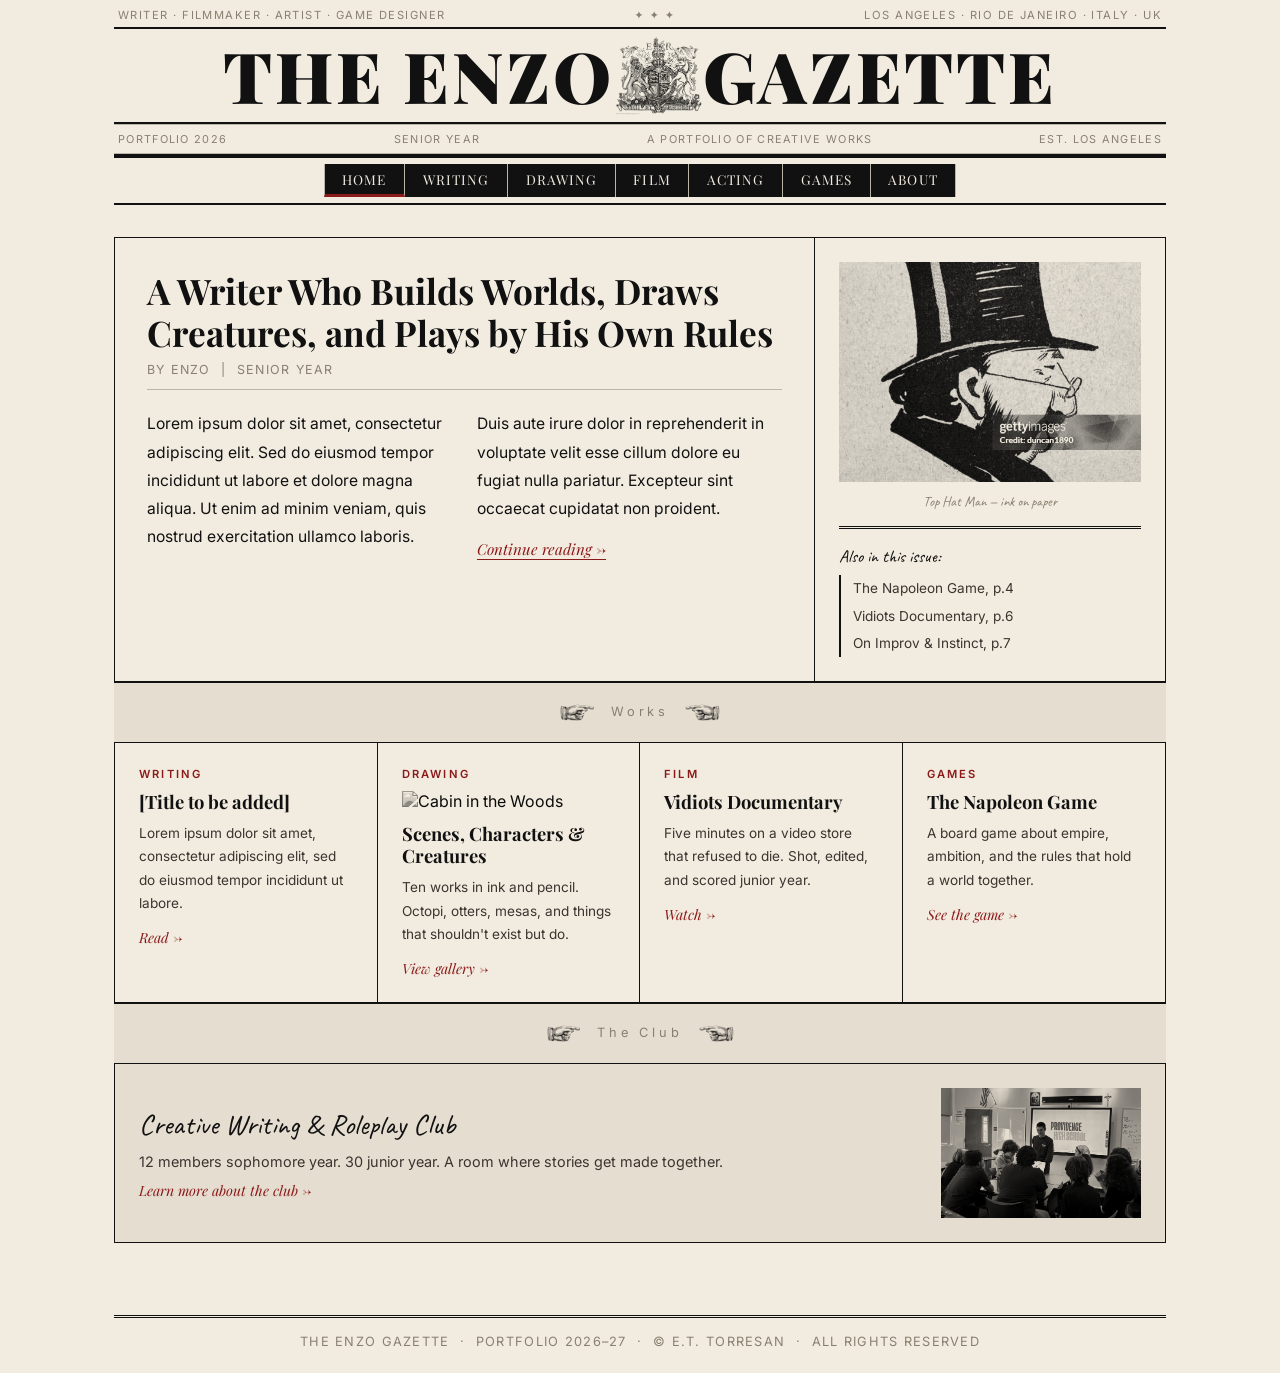
==== index.html @ 315db7a4 "first commit lets move this online, this is the first version" ====
<!DOCTYPE html>
<html lang="en">
<head>
  <meta charset="UTF-8" />
  <meta name="viewport" content="width=device-width, initial-scale=1.0" />
  <title>Enzo — Creative Portfolio</title>
  <link rel="stylesheet" href="style.css" />
  <link href="https://fonts.googleapis.com/css2?family=Playfair+Display:ital,wght@0,700;0,900;1,700&family=Inter:wght@400;500&family=Caveat:wght@600&display=swap" rel="stylesheet" />
</head>
<body>

  <header class="masthead">

    <div class="masthead-motto-bar">
      <span>Writer · Filmmaker · Artist · Game Designer</span>
      <span>✦ ✦ ✦</span>
      <span>Los Angeles · Rio de Janeiro · Italy · UK</span>
    </div>

    <div class="masthead-border"></div>

    <a href="index.html" class="masthead-title-link">
      <div class="masthead-title-row">
        <span class="masthead-half">THE ENZO</span>
        <div class="masthead-crest">
          <img src="assets/coatarms.jpeg" alt="Coat of Arms" />
        </div>
        <span class="masthead-half">GAZETTE</span>
      </div>
    </a>

    <div class="masthead-border"></div>

    <div class="masthead-info-bar">
      <span>Portfolio 2026</span>
      <span>Senior Year</span>
      <span>A Portfolio of Creative Works</span>
      <span>Est. Los Angeles</span>
    </div>

    <div class="masthead-border thick"></div>

    <nav class="broadsheet-nav">
      <a href="index.html" class="nav-active">Home</a>
      <a href="writing.html">Writing</a>
      <a href="drawing.html">Drawing</a>
      <a href="film.html">Film</a>
      <a href="acting.html">Acting</a>
      <a href="board-games.html">Games</a>
      <a href="about.html">About</a>
    </nav>
    <div class="masthead-border"></div>
  </header>

  <main class="broadsheet-main">

    <div class="broadsheet-grid">

      <article class="col-wide hero-article">
        <h2 class="article-headline">A Writer Who Builds Worlds, Draws Creatures, and Plays by His Own Rules</h2>
        <div class="article-byline">By Enzo &nbsp;|&nbsp; Senior Year</div>
        <div class="article-body">
          <p>Lorem ipsum dolor sit amet, consectetur adipiscing elit. Sed do eiusmod tempor incididunt ut labore et dolore magna aliqua. Ut enim ad minim veniam, quis nostrud exercitation ullamco laboris.</p>
          <p>Duis aute irure dolor in reprehenderit in voluptate velit esse cillum dolore eu fugiat nulla pariatur. Excepteur sint occaecat cupidatat non proident.</p>
          <a href="writing.html" class="read-more">Continue reading →</a>
        </div>
      </article>

      <aside class="col-narrow hero-image-col">
        <figure>
          <img src="assets/tophat-tempimage.jpg" alt="Top Hat" />
          <figcaption>Top Hat Man — ink on paper</figcaption>
        </figure>
        <div class="sidebar-rule"></div>
        <div class="sidebar-note">
          <span class="handwritten">Also in this issue:</span>
          <ul>
            <li>The Napoleon Game, p.4</li>
            <li>Vidiots Documentary, p.6</li>
            <li>On Improv &amp; Instinct, p.7</li>
          </ul>
        </div>
      </aside>

    </div>

    <div class="section-rule">
      <img src="assets/point.jpg" alt="" class="section-rule-finger" />
      Works
      <img src="assets/point.jpg" alt="" class="section-rule-finger section-rule-finger-flip" />
    </div>

    <div class="broadsheet-columns">

      <article class="column-article">
        <div class="col-label">Writing</div>
        <h3>[Title to be added]</h3>
        <p>Lorem ipsum dolor sit amet, consectetur adipiscing elit, sed do eiusmod tempor incididunt ut labore.</p>
        <a href="writing.html" class="col-link">Read →</a>
      </article>

      <article class="column-article">
        <div class="col-label">Drawing</div>
        <img src="assets/cabininthewoods.jpg" alt="Cabin in the Woods" class="col-img" />
        <h3>Scenes, Characters &amp; Creatures</h3>
        <p>Ten works in ink and pencil. Octopi, otters, mesas, and things that shouldn't exist but do.</p>
        <a href="drawing.html" class="col-link">View gallery →</a>
      </article>

      <article class="column-article">
        <div class="col-label">Film</div>
        <h3>Vidiots Documentary</h3>
        <p>Five minutes on a video store that refused to die. Shot, edited, and scored junior year.</p>
        <a href="film.html" class="col-link">Watch →</a>
      </article>

      <article class="column-article">
        <div class="col-label">Games</div>
        <h3>The Napoleon Game</h3>
        <p>A board game about empire, ambition, and the rules that hold a world together.</p>
        <a href="board-games.html" class="col-link">See the game →</a>
      </article>

    </div>

    <div class="section-rule">
      <img src="assets/point.jpg" alt="" class="section-rule-finger" />
      The Club
      <img src="assets/point.jpg" alt="" class="section-rule-finger section-rule-finger-flip" />
    </div>

    <div class="club-strip">
      <div class="club-text">
        <span class="handwritten large">Creative Writing &amp; Roleplay Club</span>
        <p>12 members sophomore year. 30 junior year. A room where stories get made together.</p>
        <a href="about.html#club" class="col-link" style="display:inline-block; margin-top:0.5rem;">Learn more about the club →</a>
      </div>
      <img src="assets/2026club.jpg" alt="Club session at Providence High School" class="club-img" />
    </div>

  </main>

  <footer class="broadsheet-footer">
    <div class="footer-rule"></div>
    <p>The Enzo Gazette &nbsp;·&nbsp; Portfolio 2026–27 &nbsp;·&nbsp; © E.T. Torresan &nbsp;·&nbsp; All rights reserved</p>
  </footer>

</body>
</html>
---- style.css ----
/* ============================================
   V2 — THE BROADSHEET
   Editorial newspaper grid
   Structured, typographic, bold masthead
   Monochrome with sepia warmth
   ============================================ */

*, *::before, *::after { box-sizing: border-box; margin: 0; padding: 0; }

:root {
  --paper: #f2ece0;
  --paper-mid: #e5ddd0;
  --ink: #111;
  --ink-mid: #3a3530;
  --ink-faint: #888070;
  --rule: #bbb5a8;
  --red: #8b1a1a;
}

body {
  background: var(--paper);
  color: var(--ink);
  font-family: 'Inter', system-ui, sans-serif;
  max-width: 1100px;
  margin: 0 auto;
  padding: 0 1.5rem;
}

/* ---- MASTHEAD ---- */
.masthead {
  padding: 0.5rem 0 0;
  text-align: center;
}

.masthead-motto-bar {
  display: flex;
  justify-content: space-between;
  align-items: center;
  font-size: 0.7rem;
  letter-spacing: 0.13em;
  text-transform: uppercase;
  color: var(--ink-faint);
  padding: 0 0.25rem 0.3rem;
}

.masthead-border {
  border-top: 2px solid var(--ink);
  margin: 0;
}

.masthead-border.thick {
  border-top: 4px solid var(--ink);
  margin: 0;
}

/* Split title with crest */
.masthead-title-link {
  text-decoration: none;
  color: inherit;
  display: block;
}

.masthead-title-link:hover .masthead-half {
  opacity: 0.7;
}

.masthead-title-row {
  display: flex;
  align-items: center;
  justify-content: center;
  gap: 0;
  padding: 0.1rem 0;
}

.masthead-half {
  font-family: 'Playfair Display', 'Times New Roman', serif;
  font-size: clamp(2rem, 5.5vw, 4.5rem);
  font-weight: 900;
  letter-spacing: 0.04em;
  line-height: 1;
  flex: 0 0 auto;
  white-space: nowrap;
}

.masthead-half:first-child { text-align: right; }
.masthead-half:last-child  { text-align: left; }

.masthead-crest {
  flex-shrink: 0;
  width: clamp(55px, 7vw, 90px);
  height: clamp(55px, 7vw, 90px);
  display: flex;
  align-items: center;
  justify-content: center;
}

.masthead-crest img {
  width: 100%;
  height: 100%;
  object-fit: contain;
  filter: grayscale(1) contrast(1.1);
  mix-blend-mode: multiply;
}

.masthead-info-bar {
  display: flex;
  justify-content: space-between;
  align-items: center;
  font-size: 0.68rem;
  letter-spacing: 0.12em;
  text-transform: uppercase;
  color: var(--ink-faint);
  padding: 0.45rem 0.25rem;
  border-top: 1px solid var(--rule);
  border-bottom: 1px solid var(--rule);
  margin: 0;
}

/* ---- NAV ---- */
.broadsheet-nav {
  display: flex;
  justify-content: center;
  gap: 0;
  flex-wrap: wrap;
  padding: 0.4rem 0;
}

.broadsheet-nav a {
  font-family: 'Playfair Display', serif;
  font-size: 0.85rem;
  letter-spacing: 0.08em;
  text-transform: uppercase;
  color: var(--paper);
  background: var(--ink);
  text-decoration: none;
  padding: 0.35rem 1.1rem;
  border-right: 1px solid var(--rule);
  transition: background 0.12s, color 0.12s;
}

.broadsheet-nav a:first-child { border-left: 1px solid var(--rule); }
.broadsheet-nav a:hover { background: var(--paper); color: var(--ink); }
.broadsheet-nav a.nav-active {
  background: var(--ink);
  color: var(--paper);
  border-bottom: 3px solid var(--red);
}

/* ---- MAIN GRID ---- */
.broadsheet-main {
  padding: 2rem 0 3rem;
}

.broadsheet-grid {
  display: grid;
  grid-template-columns: 2fr 1fr;
  gap: 0;
  border: 1.5px solid var(--ink);
  margin-bottom: 0;
}

.col-wide {
  padding: 2rem;
  border-right: 1.5px solid var(--ink);
}

.col-narrow {
  padding: 1.5rem;
}

/* ---- HERO ARTICLE ---- */
.article-headline {
  font-family: 'Playfair Display', serif;
  font-size: clamp(1.4rem, 3vw, 2.2rem);
  font-weight: 700;
  line-height: 1.2;
  margin-bottom: 0.5rem;
}

.article-byline {
  font-size: 0.78rem;
  letter-spacing: 0.1em;
  text-transform: uppercase;
  color: var(--ink-faint);
  margin-bottom: 1.25rem;
  padding-bottom: 0.75rem;
  border-bottom: 1px solid var(--rule);
}

.article-body {
  column-count: 2;
  column-gap: 1.5rem;
  column-fill: balance;
  margin-top: 0;
}

.article-body p {
  font-size: 0.98rem;
  line-height: 1.8;
  margin-bottom: 1rem;
}

.read-more {
  font-family: 'Playfair Display', serif;
  font-style: italic;
  font-size: 0.95rem;
  color: var(--red);
  text-decoration: none;
  border-bottom: 1px solid var(--red);
}

.read-more:hover { opacity: 0.7; }

/* ---- SIDEBAR ---- */
.hero-image-col figure {
  margin-bottom: 1rem;
}

.hero-image-col img,
.col-narrow figure img {
  width: 100%;
  max-height: 220px;
  object-fit: cover;
  filter: grayscale(1) contrast(1.05);
  mix-blend-mode: multiply;
}

.hero-image-col figcaption {
  font-family: 'Caveat', cursive;
  font-size: 0.9rem;
  color: var(--ink-faint);
  margin-top: 0.4rem;
  text-align: center;
}

.sidebar-rule {
  border-top: 3px double var(--ink);
  margin: 1rem 0;
}

.sidebar-note .handwritten {
  font-family: 'Caveat', cursive;
  font-size: 1.1rem;
  display: block;
  margin-bottom: 0.5rem;
}

.sidebar-note ul {
  list-style: none;
  font-size: 0.85rem;
  line-height: 2;
  color: var(--ink-mid);
  border-left: 2px solid var(--ink);
  padding-left: 0.75rem;
}

.section-rule-finger {
  height: 1.2rem;
  width: auto;
  vertical-align: middle;
  margin-right: 0.5rem;
  filter: grayscale(1) contrast(1.1);
  mix-blend-mode: multiply;
}

.section-rule-finger-flip {
  transform: scaleX(-1);
  margin-right: 0;
  margin-left: 0.5rem;
}

/* ---- SECTION RULE ---- */
.section-rule {
  text-align: center;
  font-size: 0.8rem;
  letter-spacing: 0.3em;
  color: var(--ink-faint);
  padding: 1.25rem 0;
  border-top: 1.5px solid var(--ink);
  border-bottom: 1.5px solid var(--ink);
  margin: 0;
  background: var(--paper-mid);
}

/* ---- BROADSHEET COLUMNS ---- */
.broadsheet-columns {
  display: grid;
  grid-template-columns: repeat(4, 1fr);
  border-left: 1.5px solid var(--ink);
  border-right: 1.5px solid var(--ink);
  border-bottom: 1.5px solid var(--ink);
}

.column-article {
  padding: 1.5rem;
  border-right: 1.5px solid var(--ink);
}

.column-article:last-child { border-right: none; }

.col-label {
  font-size: 0.7rem;
  letter-spacing: 0.2em;
  text-transform: uppercase;
  color: var(--red);
  margin-bottom: 0.6rem;
  font-weight: 600;
}

.column-article h3 {
  font-family: 'Playfair Display', serif;
  font-size: 1.15rem;
  font-weight: 700;
  margin-bottom: 0.6rem;
  line-height: 1.2;
}

.column-article p {
  font-size: 0.85rem;
  line-height: 1.7;
  color: var(--ink-mid);
  margin-bottom: 0.75rem;
}

.col-img {
  width: 100%;
  height: 110px;
  object-fit: cover;
  filter: grayscale(1) contrast(1.05);
  mix-blend-mode: multiply;
  margin-bottom: 0.75rem;
}

.col-link {
  font-family: 'Playfair Display', serif;
  font-style: italic;
  font-size: 0.88rem;
  color: var(--red);
  text-decoration: none;
}

.col-link:hover { text-decoration: underline; }

/* ---- CLUB STRIP ---- */
.club-strip {
  display: flex;
  align-items: center;
  gap: 2rem;
  padding: 1.5rem 1.5rem;
  border-left: 1.5px solid var(--ink);
  border-right: 1.5px solid var(--ink);
  border-bottom: 1.5px solid var(--ink);
  background: var(--paper-mid);
}

.club-text {
  flex: 1;
}

.handwritten { font-family: 'Caveat', cursive; }
.handwritten.large { font-size: 1.8rem; display: block; margin-bottom: 0.4rem; }

.club-text p {
  font-size: 0.9rem;
  color: var(--ink-mid);
  line-height: 1.6;
}

.club-img {
  width: 200px;
  height: 130px;
  object-fit: cover;
  filter: grayscale(1) contrast(1.1);
  mix-blend-mode: multiply;
  flex-shrink: 0;
}

/* ---- FOOTER ---- */
.broadsheet-footer {
  padding: 1.5rem 0;
  text-align: center;
}

.footer-rule {
  border-top: 3px double var(--ink);
  margin-bottom: 1rem;
}

.broadsheet-footer p {
  font-size: 0.8rem;
  letter-spacing: 0.1em;
  text-transform: uppercase;
  color: var(--ink-faint);
}

/* ---- WRITING PAGE ---- */
.writing-page-header {
  padding: 1.5rem 1.5rem 1rem;
  border-left: 1.5px solid var(--ink);
  border-right: 1.5px solid var(--ink);
  border-bottom: 1.5px solid var(--ink);
  background: var(--paper-mid);
}

.writing-page-title {
  font-family: 'Playfair Display', serif;
  font-size: clamp(1.5rem, 4vw, 2.5rem);
  font-weight: 900;
  margin: 0.3rem 0;
}

.writing-page-sub {
  font-family: 'Playfair Display', serif;
  font-style: italic;
  font-size: 0.95rem;
  color: var(--ink-faint);
}

.writing-grid { margin-top: 0; }

.broadsheet-piece { margin-bottom: 1.5rem; }

.piece-header-row {
  margin-bottom: 0.25rem;
}

.piece-header-block {
  display: flex;
  align-items: center;
  justify-content: space-between;
  gap: 1rem;
  margin-bottom: 0.5rem;
}

.piece-header-text {
  flex: 1;
}

.piece-header-text .col-label {
  margin-bottom: 0.25rem;
}

.piece-header-text .piece-headline {
  margin-bottom: 0;
}

.piece-title-row {
  display: flex;
  align-items: center;
  justify-content: space-between;
  gap: 1rem;
  margin-bottom: 0.5rem;
}

.piece-title-row .piece-headline {
  margin-bottom: 0;
  flex: 1;
}

.piece-headline {
  font-family: 'Playfair Display', serif;
  font-size: 1.6rem;
  font-weight: 700;
  margin-bottom: 1rem;
  line-height: 1.2;
}

.broadsheet-rule {
  border-top: 1px solid var(--rule);
  margin: 1.5rem 0;
}

.piece-thumb {
  width: 110px;
  height: 80px;
  flex-shrink: 0;
  margin-left: 1rem;
  background: var(--paper-mid);
  border: 1.5px dashed var(--rule);
  display: flex;
  align-items: center;
  justify-content: center;
  text-align: center;
  color: var(--ink-faint);
}

.piece-thumb-img {
  background: transparent;
  border: none;
}

.script-format .script-direction {
  font-size: 0.8rem;
  letter-spacing: 0.1em;
  text-transform: uppercase;
  color: var(--ink-faint);
  margin-bottom: 0.5rem;
}

.script-format .script-character {
  font-weight: 700;
  text-align: center;
  margin: 0.75rem 0 0.25rem;
  letter-spacing: 0.1em;
}

.script-format .script-line {
  margin-left: 15%;
  margin-right: 15%;
}

.full-width-piece {
  padding: 1.5rem;
  border-left: 1.5px solid var(--ink);
  border-right: 1.5px solid var(--ink);
  border-bottom: 1.5px solid var(--ink);
}

/* ---- CONTACT STRIP ---- */
.contact-strip {
  display: flex;
  align-items: center;
  justify-content: space-between;
  padding: 1.5rem 2rem;
  border-left: 1.5px solid var(--ink);
  border-right: 1.5px solid var(--ink);
  border-bottom: 1.5px solid var(--ink);
  background: var(--paper-mid);
}

.contact-btn {
  font-family: 'Playfair Display', serif;
  font-style: italic;
  font-size: 1rem;
  color: var(--paper);
  background: var(--ink);
  text-decoration: none;
  padding: 0.6rem 1.6rem;
  border: 1.5px solid var(--ink);
  transition: background 0.12s, color 0.12s;
}

.contact-btn:hover {
  background: var(--paper);
  color: var(--ink);
}

/* ---- CLUB SECTION (about page) ---- */
.club-section {
  border-left: 1.5px solid var(--ink);
  border-right: 1.5px solid var(--ink);
  border-bottom: 1.5px solid var(--ink);
}

.club-masthead {
  padding: 1.2rem 1.5rem 1rem;
  border-bottom: 1.5px solid var(--ink);
  background: var(--paper-mid);
}

.club-columns {
  display: grid;
  grid-template-columns: repeat(3, 1fr);
}

.club-col {
  padding: 1.5rem;
  border-right: 1.5px solid var(--ink);
  font-size: 0.88rem;
  line-height: 1.8;
  color: var(--ink-mid);
}

.club-col:last-child { border-right: none; }

.club-col p { margin-bottom: 0.9rem; }

.club-figure { margin-bottom: 1rem; }

.club-fig-caption {
  font-family: 'Caveat', cursive;
  font-size: 0.85rem;
  color: var(--ink-faint);
  margin-top: 0.3rem;
}


.drawing-gallery {
  border-left: 1.5px solid var(--ink);
  border-right: 1.5px solid var(--ink);
  border-bottom: 1.5px solid var(--ink);
}

.gallery-row {
  display: grid;
  gap: 0;
  border-bottom: 1.5px solid var(--ink);
}

.gallery-row:last-child { border-bottom: none; }

.gallery-row-featured {
  grid-template-columns: 1.5fr 1fr;
}

.gallery-col-pair {
  display: grid;
  grid-template-rows: 1fr 1fr;
  border-left: 1.5px solid var(--ink);
}

.gallery-col-pair .gallery-item { border-bottom: 1.5px solid var(--ink); }
.gallery-col-pair .gallery-item:last-child { border-bottom: none; }

.gallery-row-four {
  grid-template-columns: repeat(4, 1fr);
}

.gallery-row-three {
  grid-template-columns: repeat(3, 1fr);
}

.gallery-item {
  padding: 1rem;
  border-right: 1.5px solid var(--ink);
}

.gallery-item:last-child { border-right: none; }

.gallery-item img {
  width: 100%;
  height: 200px;
  object-fit: cover;
  filter: grayscale(1) contrast(1.05);
  mix-blend-mode: multiply;
  display: block;
  margin-bottom: 0.6rem;
}

.gallery-item-large img { height: 300px; }

.gallery-title {
  font-family: 'Playfair Display', serif;
  font-size: 1rem;
  font-weight: 700;
  display: block;
}

.gallery-meta {
  font-size: 0.78rem;
  color: var(--ink-faint);
  letter-spacing: 0.06em;
  display: block;
  margin-top: 0.2rem;
}

/* ---- DRAWING HERO ---- */
.gallery-hero {
  display: block;
  padding: 1.5rem;
  border-bottom: 1.5px solid var(--ink);
  cursor: zoom-in;
}

.gallery-hero img {
  width: 100%;
  height: auto;
  max-height: none;
  object-fit: contain;
  filter: grayscale(1) contrast(1.05);
  mix-blend-mode: multiply;
  display: block;
  margin-bottom: 0.6rem;
}

.gallery-hero figcaption {
  text-align: center;
}

/* ---- CAROUSEL ---- */
.carousel-wrap {
  display: flex;
  align-items: stretch;
  gap: 0;
  border-bottom: 1.5px solid var(--ink);
  overflow: hidden;
}

.carousel-track-wrap {
  flex: 1;
  overflow: hidden;
  padding: 0;
}

.carousel-track {
  display: flex;
  gap: 0;
  transition: transform 0.35s ease;
}

.carousel-item {
  flex: 0 0 calc(33.333% - 0px);
  padding: 1rem;
  border-right: 1.5px solid var(--ink);
  cursor: zoom-in;
  background: var(--paper);
}

.carousel-item:last-child {
  border-right: none;
}

.carousel-item img {
  width: 100%;
  height: 200px;
  object-fit: contain;
  object-position: center;
  filter: grayscale(1) contrast(1.05);
  mix-blend-mode: multiply;
  display: block;
  margin-bottom: 0.6rem;
  background: var(--paper);
}

.carousel-btn {
  flex-shrink: 0;
  width: 42px;
  background: var(--paper-mid);
  border: none;
  border-right: 1.5px solid var(--ink);
  font-family: 'Playfair Display', serif;
  font-size: 1.6rem;
  color: var(--ink);
  cursor: pointer;
  transition: background 0.12s;
  display: flex;
  align-items: center;
  justify-content: center;
}

.carousel-next {
  border-right: none;
  border-left: 1.5px solid var(--ink);
}

.carousel-btn:hover { background: var(--ink); color: var(--paper); }

/* clickable gallery items */
.gallery-item { cursor: zoom-in; }

/* ---- LIGHTBOX ---- */
.lightbox {
  display: none;
  position: fixed;
  inset: 0;
  background: rgba(17, 17, 17, 0.92);
  z-index: 1000;
  align-items: center;
  justify-content: center;
  padding: 2rem;
}

.lightbox.lightbox-open {
  display: flex;
}

.lightbox-inner {
  position: relative;
  max-width: 90vw;
  max-height: 90vh;
  display: flex;
  flex-direction: column;
  align-items: center;
}

.lightbox-inner img {
  max-width: 100%;
  max-height: 80vh;
  object-fit: contain;
  display: block;
}

.lightbox-caption {
  margin-top: 1rem;
  text-align: center;
}

.lightbox-caption .gallery-title {
  color: var(--paper);
}

.lightbox-caption .gallery-meta {
  color: var(--paper-mid);
}

.lightbox-close {
  position: fixed;
  top: 1.25rem;
  right: 1.5rem;
  background: none;
  border: 1.5px solid var(--paper);
  color: var(--paper);
  font-size: 1rem;
  width: 2rem;
  height: 2rem;
  cursor: pointer;
  display: flex;
  align-items: center;
  justify-content: center;
  transition: background 0.12s;
}

.lightbox-close:hover { background: var(--paper); color: var(--ink); }

/* ---- FILM PAGE ---- */
.film-grid { }

.film-intro {
  display: flex;
  align-items: flex-start;
  gap: 2rem;
  padding: 1.5rem 1.5rem 0;
  border-left: 1.5px solid var(--ink);
  border-right: 1.5px solid var(--ink);
  border-bottom: 1.5px solid var(--ink);
}

.film-intro-text {
  flex: 1;
  padding-bottom: 1.5rem;
}

.film-intro-text p {
  font-size: 0.92rem;
  line-height: 1.8;
  color: var(--ink-mid);
  margin-bottom: 0.75rem;
}

.film-intro-photo {
  flex-shrink: 0;
  width: 180px;
  text-align: center;
}

.film-intro-photo img {
  width: 100%;
  filter: grayscale(1) contrast(1.05);
  mix-blend-mode: multiply;
  display: block;
  margin-bottom: 0.4rem;
}

.film-intro-photo figcaption {
  font-size: 0.85rem;
  color: var(--ink-faint);
}

.film-sidebar-photo img,
.col-narrow .film-sidebar-photo img {
  width: 100%;
  height: auto;
  max-height: none;
  object-fit: contain;
  filter: grayscale(1) contrast(1.05);
  mix-blend-mode: multiply;
  display: block;
}

.film-sidebar-photo {
  margin: 0;
}

.film-layout {
  display: flex;
  flex-direction: column;
  gap: 1rem;
  margin-top: 1rem;
}

.film-embed {
  width: 100%;
}

.film-embed iframe {
  width: 100%;
  aspect-ratio: 16 / 9;
  border: none;
  display: block;
}

.film-embed-inline { margin-bottom: 1rem; }

.video-placeholder {
  width: 100%;
  aspect-ratio: 16 / 9;
  background: var(--paper-mid);
  border: 1.5px dashed var(--rule);
  display: flex;
  flex-direction: column;
  align-items: center;
  justify-content: center;
  gap: 0.5rem;
  color: var(--ink-faint);
  font-size: 0.82rem;
  text-align: center;
}

.video-placeholder-sm {
  aspect-ratio: 4 / 3;
}

.film-description { }

.film-description p {
  font-size: 0.92rem;
  line-height: 1.8;
  margin-bottom: 0.75rem;
  color: var(--ink-mid);
}

.film-credits {
  font-size: 0.8rem;
  color: var(--ink-faint);
  margin-top: 1rem;
  line-height: 1.8;
}

/* ---- ACTING PAGE ---- */
.acting-col-wide .article-body {
  column-count: 1;
}

.acting-sidebar-strip {
  display: grid;
  grid-template-columns: 1fr 2fr;
  border-left: 1.5px solid var(--ink);
  border-right: 1.5px solid var(--ink);
  border-bottom: 1.5px solid var(--ink);
}

.acting-strip-img {
  width: 100%;
  height: 100%;
  object-fit: cover;
  filter: grayscale(1) contrast(1.05);
  mix-blend-mode: multiply;
  display: block;
  border-right: 1.5px solid var(--ink);
}

.acting-strip-note {
  padding: 1.5rem;
}

.acting-articles {
  border-left: 1.5px solid var(--ink);
  border-right: 1.5px solid var(--ink);
  border-bottom: 1.5px solid var(--ink);
  padding: 2rem;
}

.acting-piece-top {
  display: grid;
  grid-template-columns: 1fr 2fr;
  gap: 1.5rem;
  margin-bottom: 1rem;
  align-items: start;
}

.acting-piece .article-body {
  column-count: 2;
  column-gap: 1.5rem;
  column-fill: balance;
}

.acting-clips {
  display: grid;
  grid-template-columns: 1fr 1fr;
  gap: 1rem;
  margin: 0;
}



/* ---- GAMES PAGE ---- */
.game-images {
  display: grid;
  grid-template-columns: repeat(3, 1fr);
  gap: 0.75rem;
  margin-bottom: 1.25rem;
}

.game-images-two {
  grid-template-columns: repeat(2, 1fr);
}

.game-details {
  display: flex;
  gap: 2rem;
  margin-top: 1rem;
  padding-top: 0.75rem;
  border-top: 1px solid var(--rule);
}

.game-stat {
  font-size: 0.85rem;
  color: var(--ink-mid);
  line-height: 1.8;
}

/* ---- READING PAGE ---- */
.reading-wrap {
  max-width: 800px;
  margin: 0 auto;
  padding: 2.5rem 1.5rem 4rem;
}

.reading-back {
  font-family: 'Inter', system-ui, sans-serif;
  font-size: 0.78rem;
  letter-spacing: 0.12em;
  text-transform: uppercase;
  color: var(--ink-faint);
  text-decoration: none;
  display: inline-block;
  margin-bottom: 2rem;
}

.reading-back:hover { color: var(--ink); }

.reading-meta {
  font-size: 0.78rem;
  letter-spacing: 0.12em;
  text-transform: uppercase;
  color: var(--ink-faint);
  margin-bottom: 0.5rem;
}

.reading-title {
  font-family: 'Playfair Display', serif;
  font-size: clamp(1.8rem, 4vw, 3rem);
  font-weight: 900;
  line-height: 1.15;
  margin-bottom: 0.5rem;
}

.reading-byline {
  font-size: 0.78rem;
  letter-spacing: 0.08em;
  color: var(--ink-faint);
  margin-bottom: 0.25rem;
}

.reading-rule {
  border-top: 3px double var(--ink);
  margin: 1.25rem 0 2rem;
}

.reading-body p {
  font-size: 1rem;
  line-height: 1.9;
  margin-bottom: 1.4rem;
  color: var(--ink);
}

.reading-body .script-direction {
  font-size: 0.82rem;
  letter-spacing: 0.1em;
  text-transform: uppercase;
  color: var(--ink-faint);
  margin: 1.5rem 0 0.5rem;
}

.reading-body .script-character {
  font-weight: 700;
  text-align: center;
  margin: 1.25rem 0 0.25rem;
  letter-spacing: 0.1em;
}

.reading-body .script-line {
  margin-left: 15%;
  margin-right: 15%;
  margin-bottom: 1rem;
}

.reading-download {
  display: inline-flex;
  align-items: center;
  gap: 0.4rem;
  font-family: 'Inter', system-ui, sans-serif;
  font-style: normal;
  font-size: 0.78rem;
  letter-spacing: 0.05em;
  color: var(--ink);
  background: transparent;
  text-decoration: none;
  padding: 0.3rem 0.9rem;
  border: 1.5px solid var(--ink);
  border-radius: 0;
  transition: background 0.12s, color 0.12s;
}

.reading-download:hover {
  background: var(--ink);
  color: var(--paper);
}

.reading-actions {
  display: flex;
  align-items: center;
  gap: 0.75rem;
  margin-bottom: 1.25rem;
}

.reading-actions-sep {
  color: var(--ink-faint);
  font-size: 0.85rem;
}

.reading-wordcount {
  font-size: 0.78rem;
  letter-spacing: 0.05em;
  color: var(--ink-faint);
}

.story-fade {
  height: 80px;
  margin-top: -80px;
  background: linear-gradient(to bottom, transparent, var(--paper));
  position: relative;
  pointer-events: none;
}

.story-expand-wrap {
  text-align: center;
  padding: 1rem 0 0.5rem;
}

.story-expand-btn {
  font-family: 'Playfair Display', serif;
  font-style: italic;
  font-size: 1rem;
  color: var(--ink);
  background: none;
  border: 1.5px solid var(--ink);
  padding: 0.55rem 1.6rem;
  cursor: pointer;
  transition: background 0.12s, color 0.12s;
}

.story-expand-btn:hover {
  background: var(--ink);
  color: var(--paper);
}

.story-rest { display: none; }

.story-rest-visible {
  display: block;
  animation: fadeIn 0.4s ease;
}

.reading-end-actions {
  display: flex;
  align-items: center;
  justify-content: space-between;
}

@keyframes fadeIn {
  from { opacity: 0; transform: translateY(8px); }
  to   { opacity: 1; transform: translateY(0); }
}

/* ---- HOMEPAGE LAYOUT ---- */
.home-top-row {
  display: grid;
  grid-template-columns: 1fr 1fr;
  border: 1.5px solid var(--ink);
  margin-bottom: 0;
}

.home-feature {
  padding: 2rem;
  border-right: 1.5px solid var(--ink);
  display: flex;
  flex-direction: column;
}

.home-feature-headline {
  font-family: 'Playfair Display', serif;
  font-size: clamp(1.6rem, 3.5vw, 2.6rem);
  font-weight: 900;
  line-height: 1.15;
  margin-bottom: 0.5rem;
}

.home-feature-body {
  font-size: 0.98rem;
  line-height: 1.8;
  color: var(--ink-mid);
  margin-bottom: 1rem;
}

.home-feature .read-more {
  margin-top: auto;
}

.home-intro {
  padding: 2rem;
  display: flex;
  flex-direction: column;
  justify-content: space-between;
}

.home-intro-text { flex: 1; }

.home-portrait {
  margin-top: 1.5rem;
  align-self: flex-end;
  width: 55%;
}

.home-portrait img {
  width: 100%;
  height: auto;
  filter: grayscale(1) contrast(1.05);
  mix-blend-mode: multiply;
  display: block;
  margin-bottom: 0.4rem;
}

.home-portrait figcaption {
  font-family: 'Caveat', cursive;
  font-size: 0.85rem;
  color: var(--ink-faint);
  text-align: center;
}

.home-works-row {
  display: grid;
  grid-template-columns: repeat(3, 1fr);
  border-left: 1.5px solid var(--ink);
  border-right: 1.5px solid var(--ink);
  border-bottom: 1.5px solid var(--ink);
}

.home-work-card {
  padding: 1.5rem;
  border-right: 1.5px solid var(--ink);
}

.home-work-card:last-child { border-right: none; }

.home-work-card h3 {
  font-family: 'Playfair Display', serif;
  font-size: 1.15rem;
  font-weight: 700;
  margin-bottom: 0.5rem;
  line-height: 1.2;
}

.home-work-card p {
  font-size: 0.85rem;
  line-height: 1.7;
  color: var(--ink-mid);
  margin-bottom: 0.75rem;
}

.home-work-img-wrap {
  width: 100%;
  margin-bottom: 0.75rem;
}

.home-work-img-wrap img {
  width: 100%;
  height: 160px;
  object-fit: cover;
  filter: grayscale(1) contrast(1.05);
  mix-blend-mode: multiply;
  display: block;
}

.home-work-img-placeholder {
  height: 160px;
  background: var(--paper-mid);
  border: 1.5px dashed var(--rule);
  display: flex;
  align-items: center;
  justify-content: center;
  color: var(--ink-faint);
  font-size: 1.2rem;
}

.col-decor-img {
  width: 100%;
  height: auto;
  display: block;
  filter: grayscale(1) contrast(1.05);
  mix-blend-mode: multiply;
  margin-bottom: 0;
}

/* ---- PAGE DECOR BANNER ---- */
.page-decor-banner {
  width: 100%;
  margin: 0;
  line-height: 0;
}

.page-decor-banner img {
  width: 100%;
  height: auto;
  display: block;
  filter: grayscale(1) contrast(1.05);
  mix-blend-mode: multiply;
}

/* ---- RESPONSIVE ---- */
@media (max-width: 750px) {
  .broadsheet-grid { grid-template-columns: 1fr; }
  .col-wide { border-right: none; border-bottom: 1.5px solid var(--ink); }
  .article-body { column-count: 1; }
  .broadsheet-columns { grid-template-columns: 1fr 1fr; }
  .club-strip { flex-direction: column; }
  .club-img { width: 100%; }
}
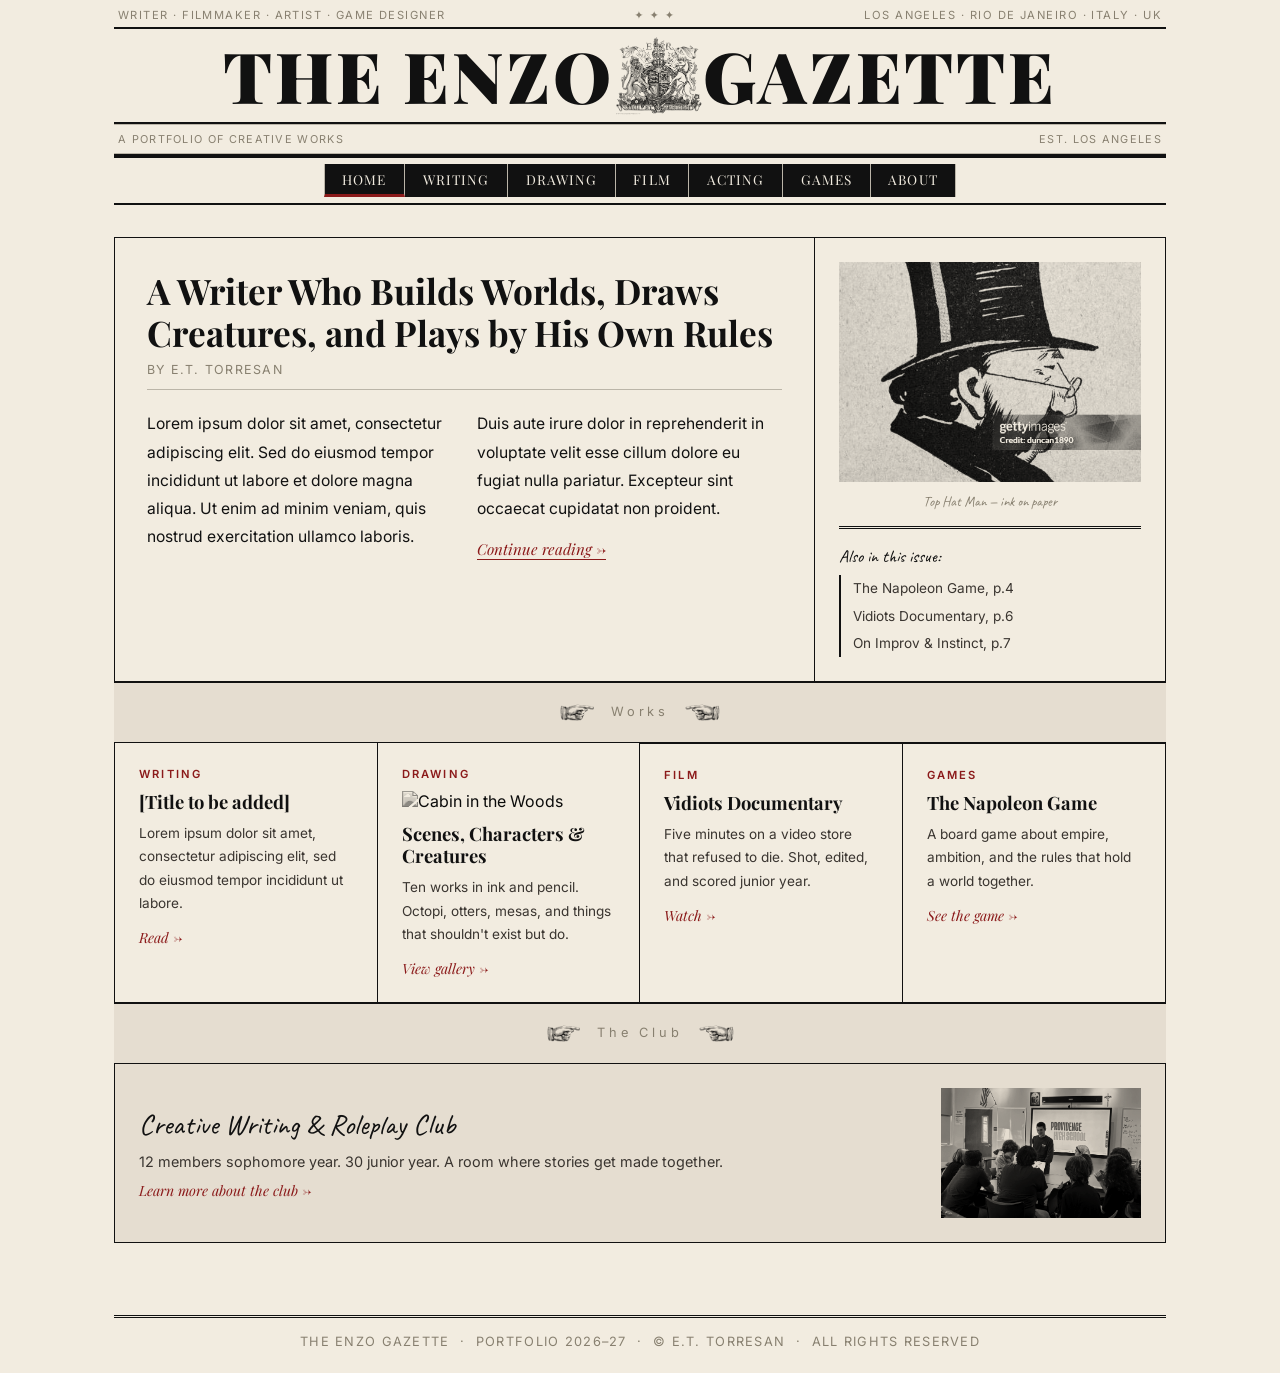
==== commit 61e0ee05: "mobile ok mobile ok" ====
--- a/index.html
+++ b/index.html
@@ -14,7 +14,7 @@
     <div class="masthead-motto-bar">
       <span>Writer · Filmmaker · Artist · Game Designer</span>
       <span>✦ ✦ ✦</span>
-      <span>Los Angeles · Rio de Janeiro · Italy · UK</span>
+      <span class="motto-cities">Los Angeles · Rio de Janeiro · Italy · UK</span>
     </div>
 
     <div class="masthead-border"></div>
@@ -32,15 +32,16 @@
     <div class="masthead-border"></div>
 
     <div class="masthead-info-bar">
-      <span>Portfolio 2026</span>
-      <span>Senior Year</span>
       <span>A Portfolio of Creative Works</span>
       <span>Est. Los Angeles</span>
     </div>
 
     <div class="masthead-border thick"></div>
 
-    <nav class="broadsheet-nav">
+    <button class="hamburger" id="hamburger" aria-label="Open navigation" aria-expanded="false">
+      <span></span><span></span><span></span>
+    </button>
+    <nav class="broadsheet-nav" id="main-nav">
       <a href="index.html" class="nav-active">Home</a>
       <a href="writing.html">Writing</a>
       <a href="drawing.html">Drawing</a>
@@ -58,11 +59,12 @@
 
       <article class="col-wide hero-article">
         <h2 class="article-headline">A Writer Who Builds Worlds, Draws Creatures, and Plays by His Own Rules</h2>
-        <div class="article-byline">By Enzo &nbsp;|&nbsp; Senior Year</div>
+        <div class="article-byline">By E.T. Torresan</div>
+        <img src="assets/tophat-tempimage.jpg" alt="Top Hat" class="hero-tophat-mobile" />
         <div class="article-body">
           <p>Lorem ipsum dolor sit amet, consectetur adipiscing elit. Sed do eiusmod tempor incididunt ut labore et dolore magna aliqua. Ut enim ad minim veniam, quis nostrud exercitation ullamco laboris.</p>
           <p>Duis aute irure dolor in reprehenderit in voluptate velit esse cillum dolore eu fugiat nulla pariatur. Excepteur sint occaecat cupidatat non proident.</p>
-          <a href="writing.html" class="read-more">Continue reading →</a>
+          <a href="about.html" class="read-more">Continue reading →</a>
         </div>
       </article>
 
@@ -132,6 +134,7 @@
     <div class="club-strip">
       <div class="club-text">
         <span class="handwritten large">Creative Writing &amp; Roleplay Club</span>
+        <img src="assets/2026club.jpg" alt="Club session at Providence High School" class="club-img-mobile" />
         <p>12 members sophomore year. 30 junior year. A room where stories get made together.</p>
         <a href="about.html#club" class="col-link" style="display:inline-block; margin-top:0.5rem;">Learn more about the club →</a>
       </div>
@@ -145,5 +148,14 @@
     <p>The Enzo Gazette &nbsp;·&nbsp; Portfolio 2026–27 &nbsp;·&nbsp; © E.T. Torresan &nbsp;·&nbsp; All rights reserved</p>
   </footer>
 
+
+  <script>
+    var btn = document.getElementById('hamburger');
+    var nav = document.getElementById('main-nav');
+    btn.addEventListener('click', function() {
+      var open = nav.classList.toggle('nav-open');
+      btn.setAttribute('aria-expanded', open);
+    });
+  </script>
 </body>
 </html>
--- a/style.css
+++ b/style.css
@@ -74,7 +74,7 @@
 
 .masthead-half {
   font-family: 'Playfair Display', 'Times New Roman', serif;
-  font-size: clamp(2rem, 5.5vw, 4.5rem);
+  font-size: clamp(1.5rem, 5.5vw, 4.5rem);
   font-weight: 900;
   letter-spacing: 0.04em;
   line-height: 1;
@@ -375,6 +375,32 @@
   flex-shrink: 0;
 }
 
+/* mobile-only about portrait */
+.about-portrait-mobile {
+  display: none;
+}
+
+/* mobile-only writing sidebar shown below page header */
+.writing-sidebar-mobile {
+  display: none;
+}
+
+/* mobile-only tophat image shown below hero headline */
+.hero-tophat-mobile {
+  display: none;
+}
+
+/* mobile-only club image shown inside text block */
+.club-img-mobile {
+  display: none;
+}
+
+/* dividing line between row 1 (Writing/Drawing) and row 2 (Film/Games) */
+.column-article:nth-child(3),
+.column-article:nth-child(4) {
+  border-top: 1.5px solid var(--ink);
+}
+
 /* ---- FOOTER ---- */
 .broadsheet-footer {
   padding: 1.5rem 0;
@@ -712,7 +738,8 @@
 
 .carousel-item img {
   width: 100%;
-  height: 200px;
+  height: auto;
+  max-height: 260px;
   object-fit: contain;
   object-position: center;
   filter: grayscale(1) contrast(1.05);
@@ -1318,11 +1345,134 @@
 }
 
 /* ---- RESPONSIVE ---- */
+/* ---- HAMBURGER BUTTON ---- */
+.hamburger {
+  display: none;
+  flex-direction: column;
+  justify-content: center;
+  align-items: center;
+  gap: 5px;
+  width: 36px;
+  height: 36px;
+  background: var(--ink);
+  border: none;
+  cursor: pointer;
+  padding: 6px;
+  margin: 0.3rem auto;
+}
+.hamburger span {
+  display: block;
+  width: 20px;
+  height: 2px;
+  background: var(--paper);
+  transition: transform 0.2s, opacity 0.2s;
+}
+.hamburger[aria-expanded="true"] span:nth-child(1) { transform: translateY(7px) rotate(45deg); }
+.hamburger[aria-expanded="true"] span:nth-child(2) { opacity: 0; }
+.hamburger[aria-expanded="true"] span:nth-child(3) { transform: translateY(-7px) rotate(-45deg); }
+
 @media (max-width: 750px) {
   .broadsheet-grid { grid-template-columns: 1fr; }
   .col-wide { border-right: none; border-bottom: 1.5px solid var(--ink); }
   .article-body { column-count: 1; }
   .broadsheet-columns { grid-template-columns: 1fr 1fr; }
   .club-strip { flex-direction: column; }
-  .club-img { width: 100%; }
-}
+  .club-img { display: none; }
+  .club-img-mobile {
+    display: block;
+    width: 100%;
+    height: 160px;
+    object-fit: cover;
+    filter: grayscale(1) contrast(1.1);
+    mix-blend-mode: multiply;
+    margin: 0.5rem 0 0.75rem;
+  }
+
+  .motto-cities { display: none; }
+
+  .hamburger { display: flex; }
+
+  .broadsheet-nav {
+    display: none;
+    flex-direction: column;
+    gap: 0;
+    padding: 0;
+    width: 100%;
+  }
+  .broadsheet-nav.nav-open { display: flex; }
+
+  .broadsheet-nav a {
+    border-right: none;
+    border-left: none !important;
+    border-bottom: 1px solid var(--rule);
+    text-align: center;
+    padding: 0.75rem 1rem;
+  }
+  .broadsheet-nav a:last-child { border-bottom: none; }
+
+  .hero-tophat-mobile {
+    display: block;
+    width: 100%;
+    max-height: 280px;
+    object-fit: cover;
+    object-position: top;
+    filter: grayscale(1) contrast(1.1);
+    mix-blend-mode: multiply;
+    margin: 0.5rem 0 0.75rem;
+  }
+
+  .hero-portrait-mobile { display: none; }
+
+  .about-portrait-mobile {
+    display: block;
+    width: 100%;
+    max-height: 280px;
+    object-fit: cover;
+    object-position: top;
+    filter: grayscale(1) contrast(1.05);
+    mix-blend-mode: multiply;
+    margin: 0.75rem 0;
+  }
+
+  .hero-image-col { display: none; }
+
+  .writing-sidebar-mobile {
+    display: block;
+    border-left: 1.5px solid var(--ink);
+    border-right: 1.5px solid var(--ink);
+    border-bottom: 1.5px solid var(--ink);
+    padding: 1rem 1.5rem;
+    display: flex;
+    gap: 2rem;
+  }
+
+  .writing-grid .col-narrow,
+  .film-grid .col-narrow,
+  .acting-col-wide + .col-narrow,
+  .writing-grid .col-narrow { display: none; }
+
+  .acting-sidebar-mobile,
+  .games-sidebar-mobile {
+    flex-direction: column;
+    gap: 0;
+  }
+
+  .club-columns { grid-template-columns: 1fr; }
+  .club-col { border-right: none; border-bottom: 1.5px solid var(--ink); }
+  .club-col:last-child { border-bottom: none; }
+
+  .writing-sidebar-mobile .film-sidebar-photo {
+    width: 130px;
+    flex-shrink: 0;
+  }
+  .writing-sidebar-mobile .film-sidebar-photo img {
+    width: 130px;
+    height: 160px;
+    object-fit: cover;
+  }
+
+  .column-article:nth-child(3),
+  .column-article:nth-child(4) {
+    border-top: 1.5px solid var(--ink);
+  }
+}
